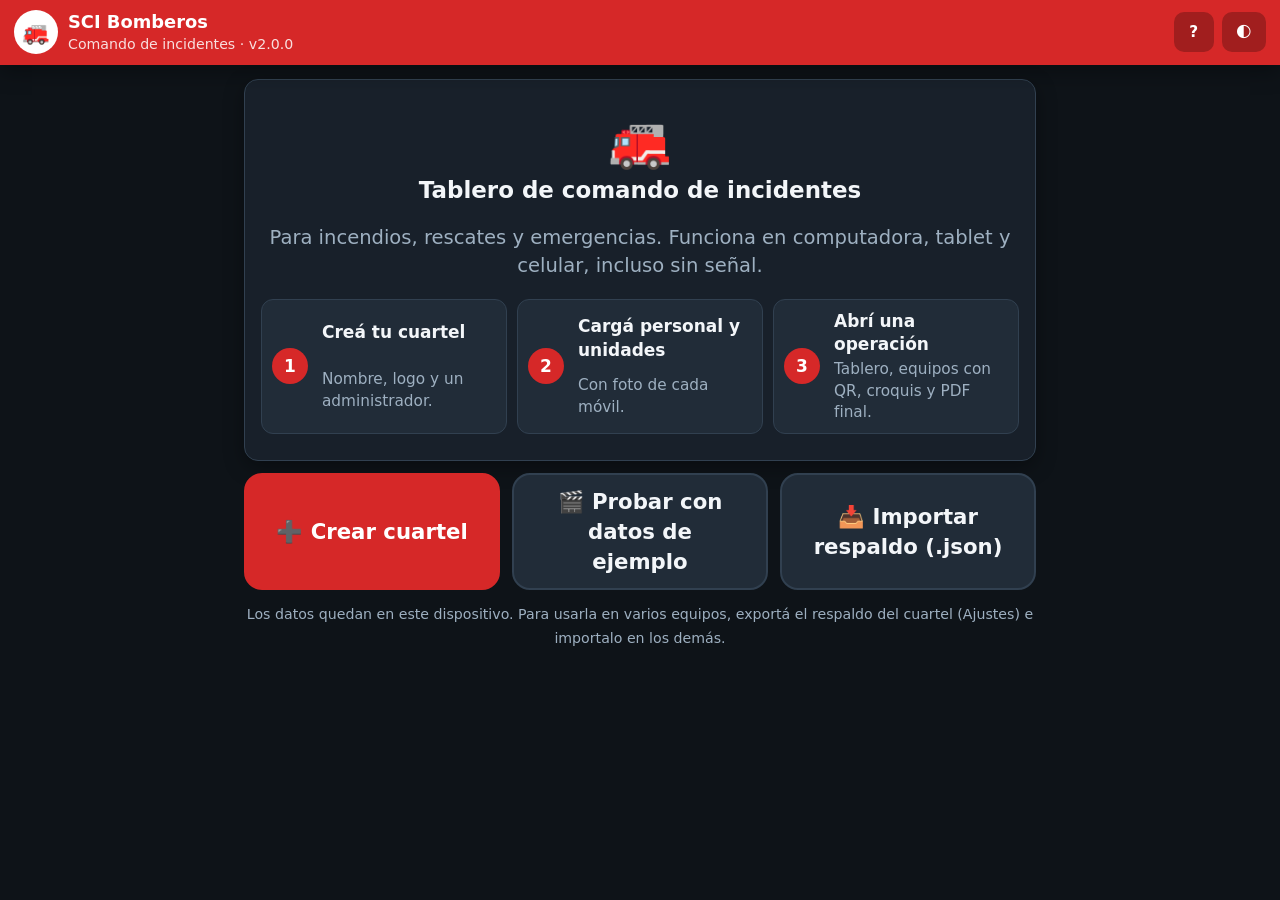
==== index.html @ 8f7d2c90 "Add files via upload" ====
<!DOCTYPE html>
<html lang="es-AR" data-theme="dark">
<head>
<meta charset="utf-8">
<title>SCI Bomberos – Comando de Incidentes</title>
<meta name="viewport" content="width=device-width,initial-scale=1,viewport-fit=cover">
<meta name="description" content="Tablero de comando de incidentes para cuarteles de bomberos: operaciones, equipos con QR, croquis y PDF. Funciona sin señal.">
<meta name="theme-color" content="#d62828">
<meta name="apple-mobile-web-app-capable" content="yes">
<meta name="mobile-web-app-capable" content="yes">
<meta name="apple-mobile-web-app-title" content="SCI Bomberos">
<link rel="manifest" href="manifest.webmanifest">
<link rel="icon" href="icons/icon-192.png">
<link rel="apple-touch-icon" href="icons/icon-192.png">
<link rel="stylesheet" href="css/app.css">
</head>
<body>
<div id="app"></div>
<div id="modal" class="hidden" role="dialog" aria-modal="true"></div>
<div id="toast" class="hidden" role="status" aria-live="polite"></div>
<noscript>Esta aplicación necesita JavaScript.</noscript>
<script src="js/pdf.js"></script>
<script src="js/report.js"></script>
<script src="js/geo.js"></script>
<script src="js/qr.js"></script>
<script src="js/map.js"></script>
<script src="js/core.js"></script>
<script src="js/cuartel.js"></script>
<script src="js/op.js"></script>
<script src="js/extras.js"></script>
<script src="js/general.js"></script>
<script src="js/equipos.js"></script>
<script src="js/envio.js"></script>
<script src="js/team.js"></script>
<script src="js/demo.js"></script>
<script src="js/main.js"></script>
</body>
</html>
---- css/app.css ----
:root{--bg:#0e1318;--panel:#18202a;--panel2:#212c38;--text:#f3f6f9;--muted:#9eb0c1;--line:#314050;--accent:#d62828;--accent-ink:#fff;--ok:#2fd27a;--warn:#ffb020;--bad:#ff4d4f;--info:#4aa8ff;--radius:14px;--shadow:0 6px 20px rgba(0,0,0,.35)}
html[data-theme="light"]{--bg:#eef1f5;--panel:#fff;--panel2:#f3f5f8;--text:#111a24;--muted:#56677a;--line:#ccd4dd;--ok:#168a4a;--warn:#b86e00;--bad:#d11a1f;--info:#0b63c4;--shadow:0 4px 14px rgba(20,30,50,.12)}
*{box-sizing:border-box;-webkit-tap-highlight-color:transparent}
html,body{margin:0;background:var(--bg);color:var(--text);font:17px/1.4 system-ui,-apple-system,"Segoe UI",Roboto,Arial,sans-serif}
body{min-height:100vh;padding-bottom:env(safe-area-inset-bottom)}
body.modal-open{overflow:hidden}
h1,h2,h3,h4{margin:0 0 .4em;line-height:1.2}h2{font-size:1.35rem}h3{font-size:1.1rem}h4{margin-top:.8em}
small,.muted{color:var(--muted)}
a:not(.btn):not(.icon){color:var(--info)}
button,input,select,textarea{font:inherit;color:inherit}button{cursor:pointer}
.hidden{display:none!important}.center{text-align:center}.grow{flex:1;min-width:0}.nowrap{flex-wrap:nowrap!important}.mb{margin-bottom:12px}.big{font-size:1.15rem}.strike{text-decoration:line-through;opacity:.6}
.okc{color:var(--ok)}.wc{color:var(--warn)}.ec{color:var(--bad)}
.mono{font:14px/1.4 ui-monospace,Consolas,monospace}
.btn{display:inline-flex;align-items:center;justify-content:center;gap:.5em;min-height:48px;padding:.55em 1.1em;border-radius:12px;border:2px solid var(--line);background:var(--panel2);color:var(--text);font-weight:700;text-align:center;text-decoration:none;transition:transform .08s,filter .15s}
.btn:hover{filter:brightness(1.08)}.btn:active{transform:scale(.97)}
.btn.primary{background:var(--accent);border-color:var(--accent);color:var(--accent-ink)}.btn.ok{background:var(--ok);border-color:var(--ok);color:#04210f}.btn.bad{background:var(--bad);border-color:var(--bad);color:#fff}.btn.ghost{background:transparent;border-color:transparent}
.btn.sm{min-height:38px;padding:.3em .8em;font-size:.9rem;border-radius:10px}.btn.block{display:flex;width:100%}.btn.big{min-height:60px;font-size:1.05rem}
.btn[disabled]{opacity:.45;pointer-events:none}
.btn.giant{min-height:72px;font-size:1.25rem;border-radius:18px;width:100%}
.pulse{animation:pulse 2.4s infinite}@keyframes pulse{0%,100%{box-shadow:0 0 0 0 color-mix(in srgb,var(--accent) 55%,transparent)}50%{box-shadow:0 0 0 12px transparent}}
.icon{min-width:42px;min-height:42px;border-radius:10px;border:2px solid var(--line);background:var(--panel2);font-size:1.1rem;display:inline-grid;place-items:center;padding:0 6px}
a.icon{text-decoration:none;color:inherit}
:focus-visible{outline:3px solid var(--info);outline-offset:2px}
.top{position:sticky;top:0;z-index:20;display:flex;align-items:center;justify-content:space-between;gap:10px;padding:10px 14px;background:var(--accent);color:var(--accent-ink);box-shadow:var(--shadow)}
.brand{display:flex;align-items:center;gap:10px;min-width:0}.brand>div:last-child{min-width:0}
.logo{width:44px;height:44px;border-radius:50%;background:#fff;color:var(--accent);display:grid;place-items:center;font-weight:900;font-size:1.3rem;overflow:hidden;flex:none}.logo img{width:100%;height:100%;object-fit:cover}
.brand b{display:block;white-space:nowrap;overflow:hidden;text-overflow:ellipsis;font-size:1.05rem}.brand small{color:inherit;opacity:.85;display:block;white-space:nowrap;overflow:hidden;text-overflow:ellipsis}
.who{display:flex;align-items:center;gap:8px;flex:none}.who .btn{background:rgba(0,0,0,.25);border-color:transparent;color:#fff;min-height:40px;min-width:40px}
.tabs{display:flex;gap:6px;overflow-x:auto;padding:8px 12px;background:var(--panel);border-bottom:1px solid var(--line);position:sticky;top:64px;z-index:15;scrollbar-width:thin}
.tab{flex:none;padding:.45em 1em;min-height:44px;border-radius:999px;border:2px solid transparent;background:transparent;font-weight:700;color:var(--muted);position:relative}
.tab.on{background:var(--accent);color:var(--accent-ink)}
.badge{display:inline-block;min-width:20px;padding:0 6px;border-radius:999px;background:var(--bad);color:#fff;font-style:normal;font-size:.75rem;line-height:20px;text-align:center}
main{padding:14px;max-width:1500px;margin:0 auto}main.narrow,.narrow{max-width:820px;margin-left:auto;margin-right:auto}
.card{background:var(--panel);border:1px solid var(--line);border-radius:var(--radius);padding:14px;box-shadow:var(--shadow)}.card.flat{box-shadow:none;background:var(--panel2)}
.grid{display:grid;gap:12px}.g2{grid-template-columns:repeat(auto-fill,minmax(270px,1fr))}.g3{grid-template-columns:repeat(auto-fill,minmax(220px,1fr))}
.row{display:flex;gap:10px;align-items:center;flex-wrap:wrap}.between{justify-content:space-between}.stack>*+*{margin-top:12px}
.pill{display:inline-flex;align-items:center;gap:.4em;padding:.15em .7em;border-radius:999px;font-size:.78rem;font-weight:800;background:var(--panel2);border:1px solid var(--line);white-space:nowrap}
.pill.ok{background:rgba(47,210,122,.18);color:var(--ok);border-color:var(--ok)}.pill.warn{background:rgba(255,176,32,.18);color:var(--warn);border-color:var(--warn)}.pill.bad{background:rgba(255,77,79,.2);color:var(--bad);border-color:var(--bad)}.pill.info{background:rgba(74,168,255,.18);color:var(--info);border-color:var(--info)}
.hero{text-align:center;padding:26px 16px}.hero-ico{font-size:3rem}
.steps{list-style:none;counter-reset:s;padding:0;margin:16px 0 0;display:grid;gap:10px;text-align:left}
.steps li{counter-increment:s;display:grid;grid-template-columns:40px 1fr;gap:2px 10px;align-items:center;background:var(--panel2);border:1px solid var(--line);border-radius:12px;padding:10px}
.steps li::before{content:counter(s);grid-row:span 2;width:36px;height:36px;border-radius:50%;background:var(--accent);color:var(--accent-ink);display:grid;place-items:center;font-weight:900}
.steps li span{color:var(--muted);font-size:.9rem}.steps.sm li{padding:8px}
@media(min-width:760px){.hero .steps{grid-template-columns:repeat(3,1fr)}}
.live{border:3px solid var(--bad);background:linear-gradient(135deg,rgba(255,77,79,.18),transparent)}
.live .dot{width:12px;height:12px;border-radius:50%;background:var(--bad);display:inline-block;animation:blink 1s infinite}@keyframes blink{50%{opacity:.2}}
.list>*{border-bottom:1px solid var(--line);padding:10px 2px}.list>*:last-child{border-bottom:0}
.userbtn{display:flex;flex-direction:column;align-items:flex-start;gap:6px;padding:14px;border-radius:14px;border:2px solid var(--line);background:var(--panel2);text-align:left;width:100%}
.userbtn.sel{border-color:var(--accent);background:color-mix(in srgb,var(--accent) 18%,var(--panel2))}.userbtn small{color:var(--muted);display:block}
.ccard{border-left:8px solid var(--cc)}.ccard b{display:block;font-size:1.1rem}
.todo{display:block;width:100%;text-align:left;background:none;border:0;border-bottom:1px dashed var(--line);padding:10px 2px;font-weight:600}
.swatches{display:flex;gap:8px;flex-wrap:wrap}.sw{width:38px;height:38px;border-radius:50%;border:3px solid transparent;cursor:pointer;padding:0}.sw.on{border-color:var(--text);box-shadow:0 0 0 2px var(--panel) inset}
label{display:block;font-weight:700;font-size:.85rem;color:var(--muted);margin-bottom:4px}.field{margin-bottom:12px}
input[type=text],input[type=password],input[type=tel],input[type=number],input[type=email],input[type=url],input[type=search],input[type=datetime-local],select,textarea{width:100%;min-height:48px;padding:.55em .8em;border-radius:12px;border:2px solid var(--line);background:var(--panel2);color:var(--text)}
textarea{min-height:80px;resize:vertical}
input:focus,select:focus,textarea:focus{outline:3px solid color-mix(in srgb,var(--accent) 55%,transparent);border-color:var(--accent)}
input[type=checkbox]{width:24px;height:24px;accent-color:var(--accent);vertical-align:middle;flex:none}
.check{display:flex;align-items:center;gap:10px;font-size:1rem;color:var(--text);font-weight:600;padding:6px 0}
.frow{display:grid;grid-template-columns:repeat(auto-fit,minmax(190px,1fr));gap:0 12px}
fieldset{border:0;padding:0;margin:0;min-width:0}
details{border:1px dashed var(--line);border-radius:12px;padding:8px 12px;margin:10px 0}summary{cursor:pointer;font-weight:700;min-height:36px;display:flex;align-items:center}
.err{color:var(--bad);font-weight:700;margin:6px 0}
.pinin{font-size:1.6rem!important;text-align:center;letter-spacing:.4em}
.micwrap{display:flex;gap:8px;align-items:flex-start}.micwrap>input,.micwrap>textarea{flex:1}
.mic.rec{background:var(--bad);border-color:var(--bad);animation:blink 1s infinite}
#modal{position:fixed;inset:0;z-index:100;background:rgba(0,0,0,.6);display:flex;align-items:flex-end;justify-content:center;animation:fade .15s}
#modal .box{background:var(--panel);width:100%;max-width:720px;max-height:92vh;overflow:auto;border-radius:20px 20px 0 0;padding:16px 18px 18px;border:1px solid var(--line);animation:up .18s ease-out}
#modal .box.wide{max-width:980px}
@keyframes fade{from{opacity:0}}@keyframes up{from{transform:translateY(24px);opacity:.4}}
@media(min-width:760px){#modal{align-items:center;padding:20px}#modal .box{border-radius:20px}}
.mhead{display:flex;justify-content:space-between;align-items:flex-start;gap:10px;position:sticky;top:-16px;background:var(--panel);padding:4px 0 8px;z-index:2}.mhead h3{font-size:1.25rem;margin:6px 0 0}
.mactions{display:flex;gap:10px;margin-top:14px;flex-wrap:wrap;position:sticky;bottom:-18px;background:var(--panel);padding:8px 0 4px}.mactions .btn{flex:1;min-width:120px}
#toast{position:fixed;left:50%;bottom:22px;transform:translateX(-50%);z-index:200;background:#111;color:#fff;padding:12px 18px;border-radius:12px;box-shadow:var(--shadow);max-width:92vw;font-weight:600;animation:up .2s}#toast.bad{background:var(--bad)}
.help h4{margin:14px 0 4px;color:var(--accent)}.help p{margin:0}
/* Operación */
.opsticky{position:sticky;top:0;z-index:30;box-shadow:var(--shadow)}
.optop{background:var(--panel);border-bottom:3px solid var(--accent);padding:8px 12px;display:flex;gap:8px;align-items:center;flex-wrap:wrap}
.optop .title{flex:1;min-width:140px}.optop .title b{display:block;font-size:1.05rem}
.clock{font:800 1.6rem/1 ui-monospace,Consolas,monospace;padding:5px 10px;border-radius:12px;background:var(--panel2);border:2px solid var(--line)}
.clock small{display:block;font:700 .6rem system-ui;letter-spacing:.08em;text-transform:uppercase}
.mayday{background:#b00020;border-color:#ff6b7a;color:#fff;min-height:46px;padding:.3em .9em;letter-spacing:.05em}
.maydaybar,.evacbar{color:#fff;padding:10px 14px;display:flex;gap:12px;align-items:center;flex-wrap:wrap;font-weight:700}
.maydaybar{background:#b00020;animation:flash 1s infinite}.evacbar{background:#c92a2a;animation:flash 1.4s infinite}
@keyframes flash{50%{background:#ff1f3d}}
.opsticky .tabs{position:static;padding:6px 12px}
.closed-banner{background:var(--panel2);border:2px solid var(--line);padding:12px;border-radius:12px;margin-bottom:12px;font-weight:600}.closed-banner.info{border-color:var(--info)}
.strip{display:flex;gap:10px;flex-wrap:wrap;margin-bottom:12px}
.stat{flex:1;min-width:100px;padding:10px 12px;border-radius:12px;background:var(--panel);border:1px solid var(--line);text-align:center}
.stat b{display:block;font-size:1.6rem;line-height:1.1}.stat b.txt{font-size:1rem;line-height:1.3;overflow-wrap:break-word;hyphens:auto}.stat.warnb{border-color:var(--warn)}
.stat small{font-size:.7rem;text-transform:uppercase;letter-spacing:.05em;font-weight:700}
.board{display:grid;grid-auto-flow:column;grid-auto-columns:minmax(290px,1fr);gap:12px;overflow-x:auto;padding-bottom:12px;align-items:start;scroll-snap-type:x proximity}
.sector{scroll-snap-align:start;background:var(--panel);border:1px solid var(--line);border-top:6px solid var(--sc,var(--accent));border-radius:var(--radius);padding:10px;min-height:160px}
.sector.wait{--sc:#6c7a89;border-style:dashed}
.sh{display:flex;justify-content:space-between;gap:8px;align-items:flex-start;margin-bottom:6px}.sh h3{margin:0;font-size:1.15rem}
.tag{font-size:.68rem;font-weight:800;letter-spacing:.07em;text-transform:uppercase;color:var(--muted)}
.par,.era{display:flex;align-items:center;justify-content:space-between;gap:8px;padding:8px 10px;border-radius:12px;margin:6px 0;border:2px solid var(--ok);background:rgba(47,210,122,.14)}
.par[data-state=warn],.era[data-state=warn]{border-color:var(--warn);background:rgba(255,176,32,.18)}
.par[data-state=bad],.era[data-state=bad]{border-color:var(--bad);background:rgba(255,77,79,.25);animation:blink2 1.2s infinite}@keyframes blink2{50%{background:rgba(255,77,79,.5)}}
.par b,.era b{font:800 1.2rem ui-monospace,Consolas,monospace}.par small{display:block;font-size:.65rem;font-weight:800;letter-spacing:.08em}
.task{font-size:.92rem;color:var(--muted);margin:2px 0 8px}
.res{display:flex;align-items:center;gap:10px;padding:8px 10px;margin-top:8px;border-radius:12px;background:var(--panel2);border:2px solid var(--line);border-left:8px solid var(--rc,#6c7a89);cursor:pointer;min-height:58px}
.res:active{transform:scale(.99)}.res .ri{font-size:1.5rem;width:46px;text-align:center;flex:none}.res .rn{flex:1;min-width:0}
.res .rn b{display:block;white-space:nowrap;overflow:hidden;text-overflow:ellipsis}.res .rn small{display:block;white-space:nowrap;overflow:hidden;text-overflow:ellipsis}
.res .rr{text-align:right;display:flex;flex-direction:column;align-items:flex-end;gap:2px}
.res .wt{font:800 .95rem ui-monospace,Consolas,monospace}.res .wt.warn{color:var(--warn)}
.res.e-alertado{--rc:#9b8cff}.res.e-camino{--rc:var(--info)}.res.e-escena{--rc:var(--ok)}.res.e-rehab{--rc:var(--warn)}.res.e-retirado{--rc:#555;opacity:.6}
.res.hito{cursor:pointer}.res.hito .rn b{white-space:normal}.res.hito.done{--rc:var(--ok)}.res.hito.done .rn b{opacity:.7}
.chip{font-size:.72rem;font-weight:800;padding:.15em .6em;border-radius:999px;background:var(--panel);border:1px solid var(--line);white-space:nowrap}
.empty{padding:14px;text-align:center;color:var(--muted);font-size:.92rem;border:2px dashed var(--line);border-radius:12px;margin-top:8px}
.logrow{display:grid;grid-template-columns:78px 1fr;gap:10px;padding:9px 4px;border-bottom:1px solid var(--line)}
.logrow time{font:700 .85rem ui-monospace,Consolas,monospace;color:var(--muted)}.logrow.mayday{background:rgba(255,77,79,.2);font-weight:800}.logrow.eqlog{border-left:4px solid var(--info);padding-left:8px}
.logrow .by{display:block;color:var(--muted);font-size:.75rem}
.seg{gap:4px}
.counter{display:flex;align-items:center;justify-content:space-between;gap:10px}.counter b{font-size:1.6rem;min-width:40px;text-align:center}.counter .cl{font-size:1rem;min-width:0}
.qbtns{display:flex;gap:8px;flex-wrap:wrap;margin:10px 0}
.tscroll{overflow-x:auto}table.t{width:100%;border-collapse:collapse;font-size:.92rem}table.t th{text-align:left;color:var(--muted);font-size:.75rem;text-transform:uppercase;padding:6px}table.t td{padding:8px 6px;border-top:1px solid var(--line);vertical-align:top}
.sep{height:1px;background:var(--line);margin:14px 0}
.rad{cursor:pointer;min-height:48px}.rad.sm{min-height:42px;font-size:.88rem;padding:.3em .8em}
.rad input{position:absolute;opacity:0;pointer-events:none;width:1px;height:1px}
.rad:has(input:checked){background:var(--accent);color:var(--accent-ink);border-color:var(--accent)}.rad:has(input:focus-visible){outline:3px solid var(--info)}
.tipos{grid-template-columns:repeat(auto-fill,minmax(170px,1fr));gap:8px;margin-bottom:10px}.tipo{font-size:.9rem;justify-content:flex-start;text-align:left}
.tri-rojo:has(input:checked){background:#d11a1f;border-color:#d11a1f;color:#fff}.tri-amarillo:has(input:checked){background:#f2c200;border-color:#f2c200;color:#111}.tri-verde:has(input:checked){background:#2b8a3e;border-color:#2b8a3e;color:#fff}.tri-negro:has(input:checked){background:#111;border-color:#555;color:#fff}
ul.chk{padding-left:0;list-style:none}ul.chk li{padding:4px 0}
/* Guía de primeros pasos */
.guia{margin-bottom:12px;border:2px solid var(--accent)}
.gsteps{display:flex;gap:8px;flex-wrap:wrap;margin-top:8px}.gstep{border-radius:999px;border:2px dashed var(--accent);background:transparent;padding:.4em .9em;min-height:42px;font-weight:700}
.gstep.ok{border-style:solid;border-color:var(--ok);color:var(--ok);opacity:.8}
.bar{height:12px;background:var(--panel2);border-radius:999px;overflow:hidden;border:1px solid var(--line);margin:6px 0}.bar i{display:block;height:100%;background:var(--ok);transition:width .4s}
/* Acción rápida y barra inferior */
.fab{position:fixed;right:18px;bottom:calc(18px + env(safe-area-inset-bottom));z-index:40;width:64px;height:64px;border-radius:50%;border:0;background:var(--accent);color:var(--accent-ink);font-size:2rem;font-weight:900;box-shadow:0 8px 24px rgba(0,0,0,.5)}
.fab:active{transform:scale(.94)}
.qgrid{display:grid;grid-template-columns:repeat(auto-fill,minmax(140px,1fr));gap:10px}
.qitem{display:flex;flex-direction:column;align-items:center;justify-content:center;gap:6px;min-height:92px;border-radius:16px;border:2px solid var(--line);background:var(--panel2);font-weight:700;text-align:center;padding:10px}
.qitem span{font-size:1.8rem}.qitem.danger{border-color:var(--bad);color:var(--bad)}.qitem:active{transform:scale(.97)}
.bnav{display:none}
/* Selección con foto */
.pickgrid{display:grid;grid-template-columns:repeat(auto-fill,minmax(210px,1fr));gap:8px}
.pick{display:flex;align-items:center;gap:10px;padding:8px;border:2px solid var(--line);border-radius:12px;background:var(--panel2);cursor:pointer;color:var(--text);margin:0}
.pick:has(input:checked){border-color:var(--accent);background:color-mix(in srgb,var(--accent) 16%,var(--panel2))}.pick.dim{opacity:.6}
.pick img,.pick .uph{width:48px;height:48px;border-radius:10px;object-fit:cover;flex:none}.pick span{min-width:0}.pick b{display:block;font-size:.95rem}.pick small{display:block;font-weight:500}
/* Unidades y fotos */
.rth{width:46px;height:46px;border-radius:10px;object-fit:cover;flex:none;background:#fff}
.uph{width:54px;height:54px;border-radius:12px;object-fit:cover;flex:none;background:var(--panel2)}.uph.ph{display:grid;place-items:center;font-size:1.5rem;border:1px solid var(--line)}
.ugal{display:flex;gap:10px;overflow-x:auto;padding:2px 0 12px;margin-bottom:6px}
.ugrid{display:grid;grid-template-columns:repeat(auto-fill,minmax(200px,1fr));gap:12px}
.ucard{flex:none;width:190px;background:var(--panel);border:1px solid var(--line);border-bottom:6px solid var(--rc,#6c7a89);border-radius:12px;overflow:hidden;cursor:pointer}
.ugrid .ucard{width:auto}.ucard.st{--rc:var(--accent)}
.ucard img,.ucard .uph2{width:100%;height:112px;object-fit:cover;display:block;background:var(--panel2)}.ucard .uph2{display:grid;place-items:center;font-size:2.4rem}
.ucard .un{padding:8px 10px;display:flex;flex-direction:column;gap:3px;align-items:flex-start}
.ucard .un b,.ucard .un small{max-width:100%;overflow:hidden;text-overflow:ellipsis;white-space:nowrap}.ucard .un small{color:var(--muted)}
.ucard.e-alertado{--rc:#9b8cff}.ucard.e-camino{--rc:var(--info)}.ucard.e-escena{--rc:var(--ok)}.ucard.e-rehab{--rc:var(--warn)}
.gimg{width:100%;border-radius:10px;background:#fff;display:block}
.fgrid{display:grid;grid-template-columns:repeat(3,1fr);gap:6px}.fth{padding:0;border:0;background:none;text-align:left}.fth img{width:100%;aspect-ratio:1;object-fit:cover;border-radius:8px}.fth small{display:block;font-size:.7rem}
.windbox{display:inline-flex;align-items:center;gap:10px;margin-bottom:6px}.windbox small{display:block}.warr{color:var(--bad);flex:none}
/* Vista general */
.gen-actions{margin-bottom:10px}.gen-alerts{display:flex;gap:8px;flex-wrap:wrap;align-items:center;margin-bottom:12px;padding:10px 14px}.gen-alerts>span{flex:1;min-width:0}.gen-alerts .pill{white-space:normal;max-width:100%}
.gen-grid{display:grid;gap:12px;grid-template-columns:minmax(0,1fr)}
@media(min-width:1000px){.gen-grid{grid-template-columns:minmax(0,2fr) minmax(300px,1fr);align-items:start}}
.gen-sectors{display:grid;gap:12px;grid-template-columns:repeat(auto-fill,minmax(280px,1fr));align-items:start}.gen-side>*+*{margin-top:12px}.gen-side h3{font-size:1rem}
.kv{display:flex;justify-content:space-between;gap:10px;padding:5px 0;border-bottom:1px dashed var(--line);font-size:.92rem}.kv span{color:var(--muted)}.kv b{text-align:right}
.li{display:flex;gap:8px;padding:5px 0;border-bottom:1px dashed var(--line);font-size:.92rem;align-items:flex-start}.li span{flex:none}.li b{font-weight:600;min-width:0;overflow-wrap:anywhere}
.glog{display:grid;grid-template-columns:52px 1fr;gap:8px;padding:5px 0;border-bottom:1px solid var(--line);font-size:.88rem}.glog time{font:700 .8rem ui-monospace,Consolas,monospace;color:var(--muted)}.glog.mayday{color:var(--bad);font-weight:800}.glog.eqlog span{color:var(--info)}
.coordfb{margin:6px 0;font-size:.9rem;font-weight:600}.mapframe{width:100%;height:250px;border:2px solid var(--line);border-radius:12px;background:var(--panel2)}
/* Mapa */
.mapbox{height:300px;border-radius:12px;overflow:hidden;border:2px solid var(--line);margin:8px 0}.mapbox.big{height:440px}
.mapw{position:relative;width:100%;height:100%;overflow:hidden;background-color:#e9eef2;background-image:linear-gradient(#d8dfe5 1px,transparent 1px),linear-gradient(90deg,#d8dfe5 1px,transparent 1px);background-size:40px 40px;touch-action:none;cursor:grab}
.map-tiles img{position:absolute;width:256px;height:256px;user-select:none;pointer-events:none}
.map-svg{position:absolute;inset:0;width:100%;height:100%;pointer-events:none;overflow:visible}
.map-ctl{position:absolute;right:8px;top:8px;display:flex;flex-direction:column;gap:6px;z-index:2}.map-ctl button{width:40px;height:40px;border-radius:10px;border:0;background:rgba(255,255,255,.95);color:#111;font-size:1.3rem;font-weight:800;box-shadow:0 2px 8px rgba(0,0,0,.3)}
.map-attr{position:absolute;right:4px;bottom:2px;font-size:10px;background:rgba(255,255,255,.8);color:#333;padding:1px 4px;border-radius:4px}
.map-empty{position:absolute;left:50%;top:50%;transform:translate(-50%,-50%);background:rgba(17,24,32,.85);color:#fff;padding:10px 14px;border-radius:10px;max-width:80%;text-align:center;font-size:.9rem}
/* Equipos */
.eqgrid{display:grid;grid-template-columns:repeat(auto-fill,minmax(300px,1fr));gap:12px;margin-bottom:12px}
.eqcard{background:var(--panel);border:1px solid var(--line);border-top:8px solid var(--ec);border-radius:var(--radius);padding:12px;box-shadow:var(--shadow)}
.eqchip{display:inline-flex;align-items:center;gap:6px;padding:.2em .7em;border-radius:999px;border:2px solid var(--ec);font-weight:700;font-size:.85rem;background:color-mix(in srgb,var(--ec) 16%,transparent)}
.eqrow{display:flex;gap:8px;flex-wrap:wrap}
.lastrep{margin-top:6px;padding:6px 8px;background:var(--panel2);border-radius:8px;font-size:.92rem}
.feed{display:grid;grid-template-columns:52px 1fr;gap:8px;padding:7px 0 7px 8px;border-bottom:1px solid var(--line);border-left:4px solid var(--ec)}.feed time{font:700 .8rem ui-monospace,Consolas,monospace;color:var(--muted)}
.qrwrap{display:grid;gap:16px;grid-template-columns:minmax(0,1fr)}@media(min-width:700px){.qrwrap{grid-template-columns:320px 1fr;align-items:start}}
.qrbox{background:#fff;color:#111;border-radius:16px;padding:14px;text-align:center;border:6px solid var(--ec)}.qrbox svg{width:100%;height:auto;display:block}.qrbox b{display:block;font-size:1.3rem;margin-top:6px}.qrbox small{color:#555}
#printarea{display:none}
body.printing>*:not(#printarea){display:none!important}body.printing #printarea{display:block}
.pqr{text-align:center;font-family:Arial,sans-serif;color:#000;padding:20px}.pqr svg{width:70%;max-width:420px;height:auto}.pqr h1{font-size:32px}
@media print{.top,.tabs,.optop,#toast,#modal,.fab,.bnav{display:none!important}}
/* Croquis */
.croCanvas{width:100%;height:auto;background:#fff;border:2px solid var(--line);border-radius:12px;touch-action:none;cursor:crosshair;display:block}
.croTools>.row,.croTools>form{margin-bottom:8px}.croTools .sw{width:34px;height:34px}
.filebtn{position:relative;overflow:hidden;cursor:pointer}.filebtn input{position:absolute;inset:0;opacity:0;cursor:pointer;font-size:0}
.mk i,.legend i{display:inline-block;width:14px;height:14px;border-radius:50%;flex:none}
.legend{display:flex;flex-wrap:wrap;gap:6px 14px;margin:8px 0;font-size:.8rem;color:var(--muted)}.legend span{display:inline-flex;align-items:center;gap:5px}.legend b{color:var(--text)}
.mkrow{flex-wrap:nowrap;overflow-x:auto;padding-bottom:4px}.mkrow .mk{flex:none}
.cro-main{min-width:0}
@media(min-width:1000px){.cro-layout{display:grid;grid-template-columns:280px minmax(0,1fr);gap:14px;align-items:start}.croTools{position:sticky;top:150px;max-height:calc(100vh - 170px);overflow-y:auto;padding-right:4px}.mkrow{flex-wrap:wrap;overflow:visible}}
/* Modo equipo */
.tmain{padding-bottom:30px}
.tstatus{padding:12px 14px;border-radius:12px;font-weight:800;border:2px solid var(--line);background:var(--panel)}.tstatus.ok{border-color:var(--ok);color:var(--ok)}.tstatus.warn{border-color:var(--warn);color:var(--warn)}.tstatus.bad{border-color:var(--bad);color:var(--bad)}.tstatus.info{border-color:var(--info);color:var(--info)}
.tmsgs{display:grid;gap:6px;margin-top:8px}.tmsg{padding:8px 10px;border-radius:10px;background:var(--panel2);border-left:6px solid var(--info);font-weight:600}.tmsg.urg{border-left-color:var(--bad)}.tmsg.new{animation:blink2 1.5s 3}.tmsg time{font:700 .8rem ui-monospace,Consolas,monospace;color:var(--muted)}
.tstats .stat{min-width:90px}.tstats .stat b{font-size:1.2rem}
.evacfull{position:fixed;inset:0;z-index:300;background:#c92a2a;color:#fff;display:flex;flex-direction:column;align-items:center;justify-content:center;text-align:center;padding:24px;animation:flash 1s infinite}
.evacfull h1{font-size:3.2rem;margin:0}.evacfull p{font-size:1.4rem;font-weight:700;max-width:600px}.evacfull .ev-ico{font-size:5rem}.evacfull .btn{max-width:520px}
/* Celular y tablet vertical */
@media(max-width:760px){
  .hs{display:none}
  .optabs{display:none!important}
  .bnav{display:flex;position:fixed;left:0;right:0;bottom:0;z-index:45;background:var(--panel);border-top:1px solid var(--line);padding:4px 4px calc(4px + env(safe-area-inset-bottom));box-shadow:0 -4px 16px rgba(0,0,0,.25)}
  .bnav button{flex:1;min-width:0;border:0;background:none;color:var(--muted);font-weight:700;font-size:.72rem;display:flex;flex-direction:column;align-items:center;gap:2px;padding:6px 2px;border-radius:12px;min-height:56px}
  .bnav button span{font-size:1.35rem}.bnav button.on{color:var(--accent);background:color-mix(in srgb,var(--accent) 14%,transparent)}
  body.in-op{padding-bottom:86px}body.in-op #toast{bottom:150px}
  .fab{bottom:calc(80px + env(safe-area-inset-bottom));right:14px;width:58px;height:58px}
  .optop{padding:6px 10px;gap:6px}.optop .title{flex-basis:100%;order:-1}.optop .title b{white-space:nowrap;overflow:hidden;text-overflow:ellipsis;font-size:.98rem}.optop .title small{display:none}
  .optop .clock{font-size:1.2rem;padding:4px 9px}.optop .clock small{display:none}.optop .pill{font-size:.7rem}
  .board{grid-auto-columns:88%}
  .gen-alerts{flex-direction:column;align-items:flex-start}.gen-alerts>span{width:100%}
  .gen-actions .btn{min-height:40px;font-size:.88rem;padding:.3em .75em}
  .strip .stat{min-width:30%;padding:8px}.strip .stat b{font-size:1.35rem}
  main{padding:10px}.mapbox.big{height:340px}
  .who span{display:none}
}
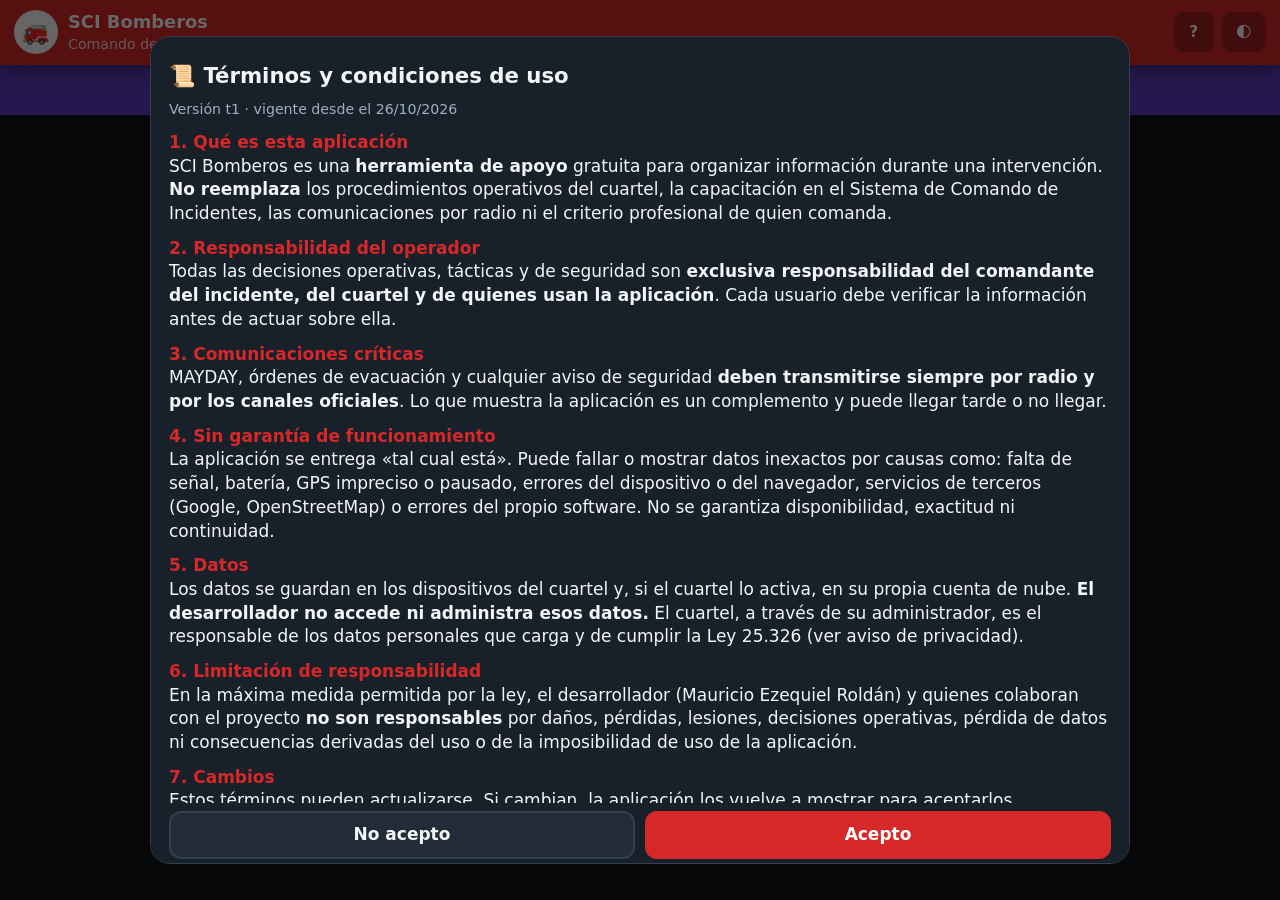
==== commit 20dac4c6: "Add files via upload" ====
--- a/index.html
+++ b/index.html
@@ -34,5 +34,7 @@
 <script src="js/team.js"></script>
 <script src="js/demo.js"></script>
 <script src="js/main.js"></script>
+<script src="js/beta.js"></script>
+<script src="js/croquis-mapa.js"></script>
 </body>
 </html>
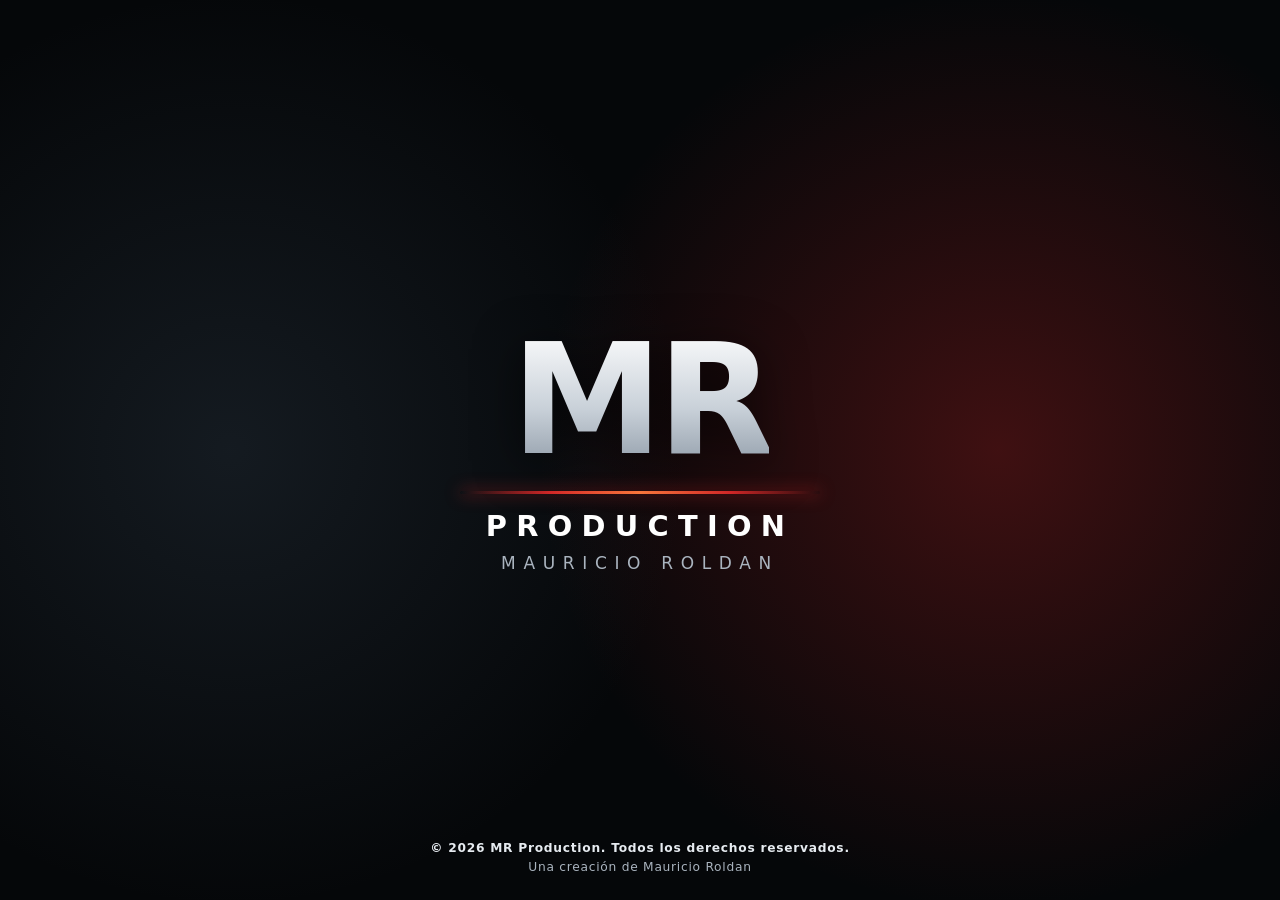
==== commit 45ce5d5f: "Rename index.html.html to index.html" ====
--- a/index.html
+++ b/index.html
@@ -13,8 +13,41 @@
 <link rel="icon" href="icons/icon-192.png">
 <link rel="apple-touch-icon" href="icons/icon-192.png">
 <link rel="stylesheet" href="css/app.css">
+<style>
+/* ===== MR PRODUCTION · pantalla inicial ===== */
+#mr-splash{position:fixed;inset:0;z-index:99999;display:flex;align-items:center;justify-content:center;padding:24px;
+  background:radial-gradient(circle at 78% 50%,rgba(214,40,40,.28),transparent 42%),radial-gradient(circle at 18% 50%,rgba(90,115,140,.18),transparent 40%),#050709;
+  color:#fff;text-align:center;cursor:pointer;transition:opacity .6s ease,visibility .6s ease;font-family:system-ui,-apple-system,"Segoe UI",Roboto,Arial,sans-serif}
+#mr-splash.mr-out{opacity:0;visibility:hidden;pointer-events:none}
+#mr-splash .mr-box{display:flex;flex-direction:column;align-items:center;animation:mrIn .9s ease-out both}
+#mr-splash .mr-mark{font-size:clamp(4.5rem,18vw,9rem);font-weight:900;line-height:1;letter-spacing:-.04em;
+  background:linear-gradient(180deg,#ffffff 0%,#c9d1d9 55%,#8a96a3 100%);-webkit-background-clip:text;background-clip:text;color:transparent;
+  filter:drop-shadow(0 8px 24px rgba(0,0,0,.6))}
+#mr-splash .mr-line{width:min(70vw,360px);height:3px;margin:14px 0 12px;border-radius:3px;
+  background:linear-gradient(90deg,transparent,#d62828,#ff7a3d,#d62828,transparent);box-shadow:0 0 16px rgba(214,40,40,.8)}
+#mr-splash .mr-name{font-size:clamp(1.1rem,4.5vw,1.7rem);font-weight:800;letter-spacing:.32em;text-transform:uppercase}
+#mr-splash .mr-sub{margin-top:6px;font-size:clamp(.8rem,3vw,1rem);letter-spacing:.45em;color:#aab4bf;text-transform:uppercase}
+#mr-splash .mr-copy{position:absolute;left:0;right:0;bottom:calc(22px + env(safe-area-inset-bottom));padding:0 16px;font-size:.72rem;line-height:1.6;color:#aab4bf;letter-spacing:.06em}
+#mr-splash .mr-copy b{color:#e6ebf0;font-weight:700}
+@keyframes mrIn{from{opacity:0;transform:scale(.94)}to{opacity:1;transform:scale(1)}}
+@media(prefers-reduced-motion:reduce){#mr-splash,#mr-splash .mr-box{animation:none;transition:none}}
+</style>
 </head>
 <body>
+<!-- ===== MR PRODUCTION · pantalla inicial (tocar para saltear) ===== -->
+<div id="mr-splash" aria-label="MR Production">
+  <div class="mr-box">
+    <div class="mr-mark">MR</div>
+    <div class="mr-line"></div>
+    <div class="mr-name">Production</div>
+    <div class="mr-sub">Mauricio Roldan</div>
+  </div>
+  <div class="mr-copy">
+    <b>© 2026 MR Production. Todos los derechos reservados.</b><br>
+    Una creación de Mauricio Roldan
+  </div>
+</div>
+
 <div id="app"></div>
 <div id="modal" class="hidden" role="dialog" aria-modal="true"></div>
 <div id="toast" class="hidden" role="status" aria-live="polite"></div>
@@ -36,5 +69,16 @@
 <script src="js/main.js"></script>
 <script src="js/beta.js"></script>
 <script src="js/croquis-mapa.js"></script>
+<script src="js/nube.js"></script>
+<script>
+/* MR Production: se muestra 2,6 s y desaparece sola (o al tocarla) */
+(function(){
+  var s=document.getElementById('mr-splash'); if(!s) return;
+  var done=false;
+  function hide(){ if(done) return; done=true; s.classList.add('mr-out'); setTimeout(function(){ if(s.parentNode) s.parentNode.removeChild(s); },700); }
+  s.addEventListener('click',hide);
+  setTimeout(hide,2600);
+})();
+</script>
 </body>
 </html>
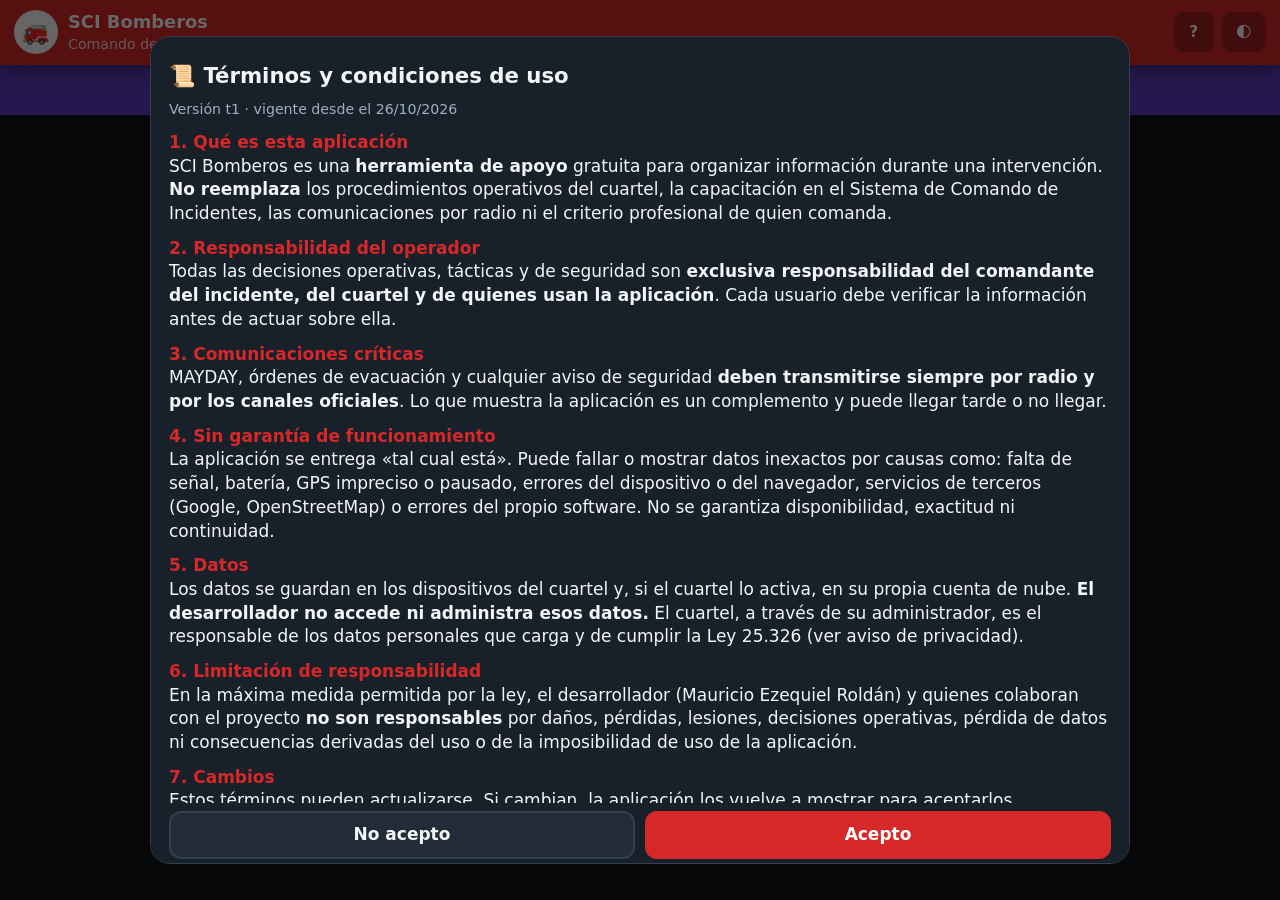
==== commit b6f5ccbe: "Add files via upload" ====
--- a/index.html
+++ b/index.html
@@ -13,41 +13,8 @@
 <link rel="icon" href="icons/icon-192.png">
 <link rel="apple-touch-icon" href="icons/icon-192.png">
 <link rel="stylesheet" href="css/app.css">
-<style>
-/* ===== MR PRODUCTION · pantalla inicial ===== */
-#mr-splash{position:fixed;inset:0;z-index:99999;display:flex;align-items:center;justify-content:center;padding:24px;
-  background:radial-gradient(circle at 78% 50%,rgba(214,40,40,.28),transparent 42%),radial-gradient(circle at 18% 50%,rgba(90,115,140,.18),transparent 40%),#050709;
-  color:#fff;text-align:center;cursor:pointer;transition:opacity .6s ease,visibility .6s ease;font-family:system-ui,-apple-system,"Segoe UI",Roboto,Arial,sans-serif}
-#mr-splash.mr-out{opacity:0;visibility:hidden;pointer-events:none}
-#mr-splash .mr-box{display:flex;flex-direction:column;align-items:center;animation:mrIn .9s ease-out both}
-#mr-splash .mr-mark{font-size:clamp(4.5rem,18vw,9rem);font-weight:900;line-height:1;letter-spacing:-.04em;
-  background:linear-gradient(180deg,#ffffff 0%,#c9d1d9 55%,#8a96a3 100%);-webkit-background-clip:text;background-clip:text;color:transparent;
-  filter:drop-shadow(0 8px 24px rgba(0,0,0,.6))}
-#mr-splash .mr-line{width:min(70vw,360px);height:3px;margin:14px 0 12px;border-radius:3px;
-  background:linear-gradient(90deg,transparent,#d62828,#ff7a3d,#d62828,transparent);box-shadow:0 0 16px rgba(214,40,40,.8)}
-#mr-splash .mr-name{font-size:clamp(1.1rem,4.5vw,1.7rem);font-weight:800;letter-spacing:.32em;text-transform:uppercase}
-#mr-splash .mr-sub{margin-top:6px;font-size:clamp(.8rem,3vw,1rem);letter-spacing:.45em;color:#aab4bf;text-transform:uppercase}
-#mr-splash .mr-copy{position:absolute;left:0;right:0;bottom:calc(22px + env(safe-area-inset-bottom));padding:0 16px;font-size:.72rem;line-height:1.6;color:#aab4bf;letter-spacing:.06em}
-#mr-splash .mr-copy b{color:#e6ebf0;font-weight:700}
-@keyframes mrIn{from{opacity:0;transform:scale(.94)}to{opacity:1;transform:scale(1)}}
-@media(prefers-reduced-motion:reduce){#mr-splash,#mr-splash .mr-box{animation:none;transition:none}}
-</style>
 </head>
 <body>
-<!-- ===== MR PRODUCTION · pantalla inicial (tocar para saltear) ===== -->
-<div id="mr-splash" aria-label="MR Production">
-  <div class="mr-box">
-    <div class="mr-mark">MR</div>
-    <div class="mr-line"></div>
-    <div class="mr-name">Production</div>
-    <div class="mr-sub">Mauricio Roldan</div>
-  </div>
-  <div class="mr-copy">
-    <b>© 2026 MR Production. Todos los derechos reservados.</b><br>
-    Una creación de Mauricio Roldan
-  </div>
-</div>
-
 <div id="app"></div>
 <div id="modal" class="hidden" role="dialog" aria-modal="true"></div>
 <div id="toast" class="hidden" role="status" aria-live="polite"></div>
@@ -70,15 +37,6 @@
 <script src="js/beta.js"></script>
 <script src="js/croquis-mapa.js"></script>
 <script src="js/nube.js"></script>
-<script>
-/* MR Production: se muestra 2,6 s y desaparece sola (o al tocarla) */
-(function(){
-  var s=document.getElementById('mr-splash'); if(!s) return;
-  var done=false;
-  function hide(){ if(done) return; done=true; s.classList.add('mr-out'); setTimeout(function(){ if(s.parentNode) s.parentNode.removeChild(s); },700); }
-  s.addEventListener('click',hide);
-  setTimeout(hide,2600);
-})();
-</script>
+<script src="js/alarma.js"></script>
 </body>
 </html>
